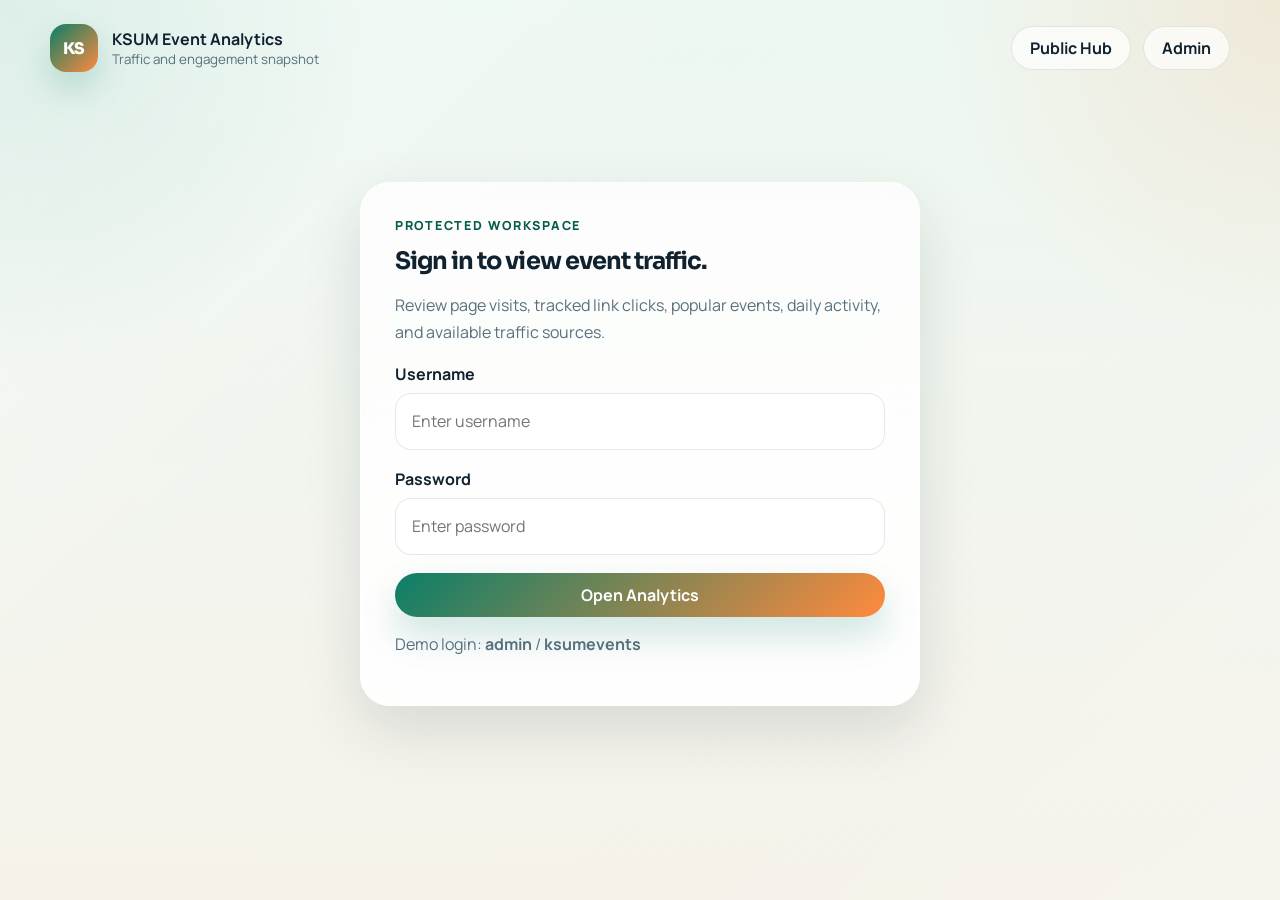
==== analytics.html @ c716f528 "Build KSUM LinkHub event platform" ====
<!doctype html>
<html lang="en">
  <head>
    <meta charset="utf-8">
    <meta name="viewport" content="width=device-width, initial-scale=1">
    <meta
      name="description"
      content="Analytics dashboard for Kerala Startup Mission event traffic."
    >
    <title>KSUM Event Analytics</title>
    <link rel="preconnect" href="https://fonts.googleapis.com">
    <link rel="preconnect" href="https://fonts.gstatic.com" crossorigin>
    <link
      href="https://fonts.googleapis.com/css2?family=Manrope:wght@400;500;600;700;800&family=Sora:wght@600;700;800&display=swap"
      rel="stylesheet"
    >
    <link rel="stylesheet" href="styles.css">
  </head>
  <body class="admin-body">
    <div class="site-bg" aria-hidden="true"></div>

    <main class="site-shell">
      <header class="site-topbar">
        <a class="brand" href="index.html">
          <span class="brand-badge">KS</span>
          <span>
            <strong>KSUM Event Analytics</strong>
            <small>Traffic and engagement snapshot</small>
          </span>
        </a>

        <nav class="site-nav" aria-label="Primary">
          <a href="index.html">Public Hub</a>
          <a href="dashboard.html">Admin</a>
        </nav>
      </header>

      <section class="login-shell" id="loginShell">
        <div class="login-card">
          <p class="eyebrow">Protected Workspace</p>
          <h1>Sign in to view event traffic.</h1>
          <p class="body-copy">
            Review page visits, tracked link clicks, popular events, daily activity, and available traffic sources.
          </p>

          <form id="loginForm" class="stack-form">
            <label class="field">
              <span>Username</span>
              <input type="text" name="username" autocomplete="username" placeholder="Enter username">
            </label>
            <label class="field">
              <span>Password</span>
              <input type="password" name="password" autocomplete="current-password" placeholder="Enter password">
            </label>
            <button type="submit" class="primary-button">Open Analytics</button>
          </form>

          <p class="helper-copy">Demo login: <strong>admin</strong> / <strong>ksumevents</strong></p>
          <p id="loginStatus" class="status-message" role="status" aria-live="polite"></p>
        </div>
      </section>

      <section id="analyticsApp" class="admin-app hidden">
        <div class="admin-hero">
          <div>
            <p class="eyebrow">Traffic Desk</p>
            <h1>How your event links are performing.</h1>
            <p class="body-copy">
              This dashboard tracks public hub visits and outbound event clicks saved in browser storage.
            </p>
          </div>

          <div class="button-row">
            <button type="button" class="ghost-button" id="exportAnalyticsButton">Export Click Log</button>
            <button type="button" class="ghost-button" id="logoutButton">Sign Out</button>
          </div>
        </div>

        <section class="metrics-grid" id="metricsGrid"></section>

        <section class="admin-grid analytics-grid">
          <article class="content-card">
            <div class="section-heading left">
              <div>
                <p class="eyebrow">Top Events</p>
                <h2>Click leaderboard</h2>
              </div>
            </div>
            <div id="topEvents" class="analytics-list"></div>
          </article>

          <article class="content-card">
            <div class="section-heading left">
              <div>
                <p class="eyebrow">Traffic Sources</p>
                <h2>Where visits came from</h2>
              </div>
            </div>
            <div id="sourceBreakdown" class="analytics-list"></div>
          </article>

          <article class="content-card">
            <div class="section-heading left">
              <div>
                <p class="eyebrow">Daily Activity</p>
                <h2>Last 7 days</h2>
              </div>
            </div>
            <div id="dailyTrend" class="analytics-list"></div>
          </article>

          <article class="content-card">
            <div class="section-heading left">
              <div>
                <p class="eyebrow">Recent Clicks</p>
                <h2>Latest engagement</h2>
              </div>
            </div>
            <div id="recentClicks" class="analytics-list"></div>
          </article>
        </section>
      </section>
    </main>

    <script src="analytics.js"></script>
  </body>
</html>
---- styles.css ----
:root {
  --ink: #10222f;
  --muted: #58707e;
  --paper: #eff5f2;
  --panel: rgba(255, 255, 255, 0.86);
  --panel-strong: rgba(255, 255, 255, 0.95);
  --line: rgba(16, 34, 47, 0.1);
  --line-strong: rgba(16, 34, 47, 0.16);
  --brand: #0a7f68;
  --brand-deep: #075d4c;
  --accent: #ff8a3d;
  --accent-soft: #ffe2cf;
  --sky: #dff3ff;
  --danger: #cf4c3c;
  --shadow: 0 24px 60px rgba(16, 34, 47, 0.12);
  --radius-xl: 30px;
  --radius-lg: 22px;
  --radius-md: 16px;
}

* {
  box-sizing: border-box;
}

html {
  scroll-behavior: smooth;
}

body {
  margin: 0;
  min-height: 100vh;
  color: var(--ink);
  font-family: "Manrope", system-ui, sans-serif;
  background:
    radial-gradient(circle at top left, rgba(10, 127, 104, 0.14), transparent 24%),
    radial-gradient(circle at top right, rgba(255, 138, 61, 0.14), transparent 22%),
    linear-gradient(180deg, #edf8f2 0%, #f6f2ea 100%);
}

button,
input,
select,
textarea {
  font: inherit;
}

button {
  cursor: pointer;
}

a {
  color: inherit;
  text-decoration: none;
}

img {
  max-width: 100%;
}

.hidden {
  display: none !important;
}

.sr-only {
  position: absolute;
  width: 1px;
  height: 1px;
  padding: 0;
  margin: -1px;
  overflow: hidden;
  clip: rect(0, 0, 0, 0);
  border: 0;
}

.site-bg {
  position: fixed;
  inset: 0;
  pointer-events: none;
  background:
    linear-gradient(135deg, rgba(255, 255, 255, 0.34), transparent 38%),
    linear-gradient(315deg, rgba(255, 255, 255, 0.18), transparent 34%);
}

.site-shell {
  position: relative;
  z-index: 1;
  width: min(1180px, calc(100% - 32px));
  margin: 0 auto;
  padding: 24px 0 72px;
}

.site-topbar,
.section-heading,
.button-row,
.event-footer,
.event-meta,
.admin-meta-row,
.preview-card-header,
.list-toolbar,
.analytics-row,
.hero-card,
.admin-hero {
  display: flex;
  gap: 16px;
}

.site-topbar,
.section-heading,
.event-footer,
.admin-hero,
.analytics-row {
  align-items: center;
  justify-content: space-between;
}

.brand {
  display: inline-flex;
  align-items: center;
  gap: 14px;
}

.brand-badge {
  display: grid;
  place-items: center;
  width: 48px;
  height: 48px;
  border-radius: 16px;
  background: linear-gradient(135deg, var(--brand), var(--accent));
  color: #fff;
  font-family: "Sora", sans-serif;
  font-weight: 800;
  box-shadow: 0 16px 32px rgba(10, 127, 104, 0.2);
}

.brand strong,
.brand small {
  display: block;
}

.brand small,
.body-copy,
.helper-copy,
.meta-copy,
.meta-stack,
.status-message,
.hero-list,
.analytics-row span {
  color: var(--muted);
}

.site-nav {
  display: flex;
  flex-wrap: wrap;
  gap: 12px;
}

.site-nav a,
.tag-chip,
.ghost-button,
.danger-button,
.search-field input,
.field input,
.field select,
.field textarea {
  border: 1px solid var(--line);
}

.site-nav a,
.tag-chip,
.ghost-button,
.danger-button,
.primary-button {
  display: inline-flex;
  align-items: center;
  justify-content: center;
  min-height: 44px;
  padding: 10px 18px;
  border-radius: 999px;
  font-weight: 700;
  transition: transform 180ms ease, box-shadow 180ms ease, border-color 180ms ease, background 180ms ease;
}

.site-nav a,
.tag-chip,
.ghost-button {
  background: rgba(255, 255, 255, 0.68);
}

.primary-button {
  border: 0;
  background: linear-gradient(135deg, var(--brand), var(--accent));
  color: #fff;
  box-shadow: 0 18px 36px rgba(10, 127, 104, 0.2);
}

.danger-button {
  background: rgba(207, 76, 60, 0.08);
  color: var(--danger);
}

.site-nav a:hover,
.tag-chip:hover,
.ghost-button:hover,
.danger-button:hover,
.primary-button:hover {
  transform: translateY(-2px);
}

.hero-card,
.content-card,
.login-card,
.metric-card,
.event-card,
.preview-card,
.admin-card,
.empty-card {
  border: 1px solid rgba(255, 255, 255, 0.46);
  border-radius: var(--radius-xl);
  background: linear-gradient(180deg, rgba(255, 255, 255, 0.76), rgba(255, 255, 255, 0.93));
  box-shadow: var(--shadow);
  backdrop-filter: blur(18px);
}

.hero-card {
  align-items: stretch;
  margin-top: 24px;
  padding: clamp(26px, 4vw, 42px);
}

.hero-copy,
.hero-panel {
  flex: 1 1 0;
}

.hero-copy h1,
.section-heading h2,
.login-card h1,
.admin-hero h1,
.preview-card h3,
.empty-card h3,
.event-content h3,
.admin-copy h3 {
  margin: 0;
  font-family: "Sora", sans-serif;
  letter-spacing: -0.04em;
}

.hero-copy h1 {
  font-size: clamp(2.6rem, 5vw, 4.9rem);
  line-height: 0.98;
  max-width: 11ch;
}

.hero-text,
.body-copy,
.hero-list,
.field textarea,
.field input,
.field select {
  line-height: 1.7;
}

.eyebrow {
  margin: 0 0 12px;
  color: var(--brand-deep);
  font-size: 0.78rem;
  font-weight: 800;
  letter-spacing: 0.14em;
  text-transform: uppercase;
}

.hero-metrics,
.metrics-grid {
  display: grid;
  gap: 16px;
}

.hero-metrics {
  grid-template-columns: repeat(3, minmax(0, 1fr));
  margin-top: 28px;
}

.hero-metrics article,
.metric-card,
.hero-panel,
.analytics-row,
.creative-preview,
.creative-empty {
  padding: 18px;
  border: 1px solid var(--line);
  border-radius: var(--radius-lg);
  background: rgba(255, 255, 255, 0.64);
}

.hero-metrics strong,
.metric-card strong {
  display: block;
  font-size: 1.9rem;
  font-family: "Sora", sans-serif;
}

.hero-list {
  margin: 0;
  padding-left: 18px;
}

.content-card,
.login-card {
  margin-top: 24px;
  padding: clamp(22px, 3vw, 34px);
}

.section-heading.left {
  justify-content: flex-start;
}

.section-heading h2 {
  font-size: clamp(1.9rem, 4vw, 3rem);
}

.search-field input,
.field input,
.field select,
.field textarea {
  width: 100%;
  border-radius: 16px;
  background: rgba(255, 255, 255, 0.86);
  padding: 14px 16px;
  color: var(--ink);
}

.search-field input {
  min-width: min(320px, 100%);
}

.field {
  display: grid;
  gap: 8px;
}

.field span {
  font-weight: 700;
}

.stack-form,
.admin-list,
.analytics-list {
  display: grid;
  gap: 18px;
}

.form-grid {
  display: grid;
  gap: 18px;
}

.form-grid.two-col,
.admin-grid,
.event-grid {
  grid-template-columns: repeat(2, minmax(0, 1fr));
}

.admin-grid,
.metrics-grid {
  margin-top: 24px;
}

.metrics-grid {
  grid-template-columns: repeat(3, minmax(0, 1fr));
}

.analytics-grid {
  align-items: start;
}

.tag-row {
  display: flex;
  flex-wrap: wrap;
  gap: 10px;
  margin: 22px 0 0;
}

.tag-chip.is-active {
  background: linear-gradient(135deg, rgba(10, 127, 104, 0.14), rgba(255, 138, 61, 0.18));
  border-color: rgba(10, 127, 104, 0.24);
}

.event-grid {
  display: grid;
  gap: 20px;
  margin-top: 22px;
}

.event-card,
.admin-card {
  overflow: hidden;
}

.event-visual {
  aspect-ratio: 16 / 9;
  background: linear-gradient(135deg, rgba(10, 127, 104, 0.18), rgba(255, 138, 61, 0.22));
}

.event-image,
.creative-image,
.admin-thumb-image {
  display: block;
  width: 100%;
  height: 100%;
  object-fit: cover;
}

.event-image-fallback,
.admin-thumb-fallback,
.creative-empty {
  display: grid;
  place-items: center;
  min-height: 100%;
  color: var(--brand-deep);
  font-family: "Sora", sans-serif;
  font-size: 2rem;
  font-weight: 800;
}

.event-content,
.admin-card-main {
  display: grid;
  gap: 16px;
  padding: 20px;
}

.meta-pill {
  display: inline-flex;
  align-items: center;
  min-height: 32px;
  padding: 6px 12px;
  border-radius: 999px;
  background: var(--accent-soft);
  color: #a54e12;
  font-size: 0.82rem;
  font-weight: 800;
  text-transform: capitalize;
}

.meta-stack {
  display: grid;
  gap: 6px;
  font-size: 0.95rem;
}

.event-footer {
  gap: 12px;
  align-items: flex-end;
}

.event-link-button {
  min-width: 156px;
}

.login-shell {
  display: grid;
  place-items: center;
  min-height: calc(100vh - 180px);
}

.login-card {
  width: min(560px, 100%);
}

.status-message.is-error {
  color: var(--danger);
}

.admin-app {
  margin-top: 24px;
}

.admin-hero {
  margin-bottom: 24px;
}

.admin-thumb {
  width: 124px;
  min-width: 124px;
  height: 88px;
  overflow: hidden;
  border-radius: 18px;
  background: linear-gradient(135deg, rgba(10, 127, 104, 0.16), rgba(255, 138, 61, 0.18));
}

.admin-card-main {
  grid-template-columns: 124px minmax(0, 1fr);
}

.analytics-row {
  align-items: center;
}

.analytics-row strong {
  display: block;
}

.analytics-row span {
  display: block;
  margin-top: 4px;
}

.preview-card {
  padding: 18px;
}

.creative-preview {
  min-height: 260px;
  overflow: hidden;
}

.creative-empty {
  gap: 10px;
  text-align: center;
  font-size: 1rem;
}

.empty-card {
  padding: 30px;
  text-align: center;
}

@media (max-width: 960px) {
  .hero-card,
  .admin-hero,
  .site-topbar,
  .section-heading,
  .event-footer {
    flex-direction: column;
    align-items: flex-start;
  }

  .form-grid.two-col,
  .admin-grid,
  .event-grid,
  .metrics-grid {
    grid-template-columns: 1fr;
  }

  .search-field input {
    min-width: 100%;
  }
}

@media (max-width: 640px) {
  .site-shell {
    width: min(100% - 20px, 1180px);
  }

  .hero-metrics {
    grid-template-columns: 1fr;
  }

  .admin-card-main {
    grid-template-columns: 1fr;
  }

  .admin-thumb {
    width: 100%;
    height: 180px;
  }
}
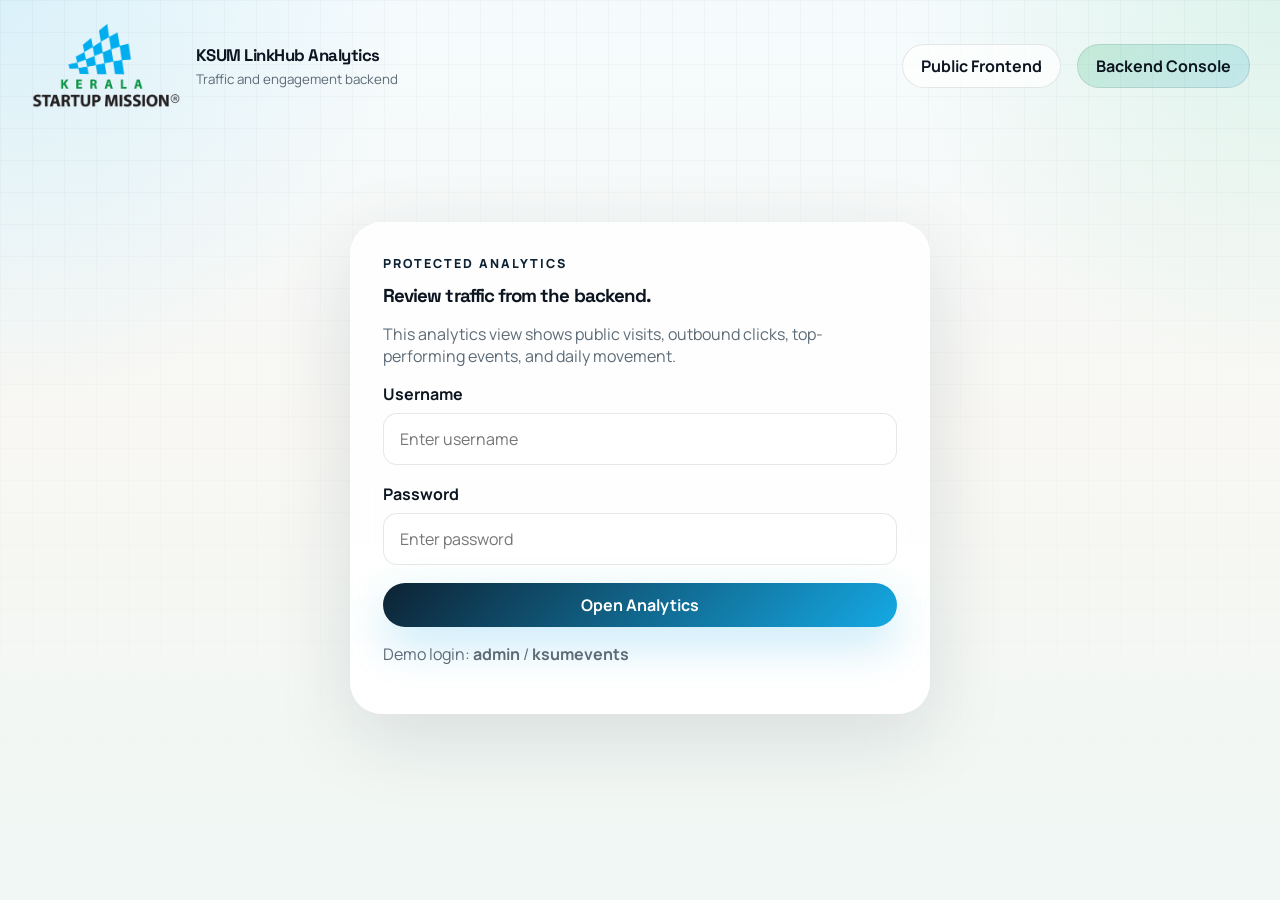
==== commit e00fd84b: "Redesign KSUM LinkHub frontend and backend" ====
--- a/analytics.html
+++ b/analytics.html
@@ -5,45 +5,45 @@
     <meta name="viewport" content="width=device-width, initial-scale=1">
     <meta
       name="description"
-      content="Analytics dashboard for Kerala Startup Mission event traffic."
+      content="Backend analytics console for Kerala Startup Mission event traffic."
     >
-    <title>KSUM Event Analytics</title>
+    <title>KSUM LinkHub Analytics</title>
     <link rel="preconnect" href="https://fonts.googleapis.com">
     <link rel="preconnect" href="https://fonts.gstatic.com" crossorigin>
     <link
-      href="https://fonts.googleapis.com/css2?family=Manrope:wght@400;500;600;700;800&family=Sora:wght@600;700;800&display=swap"
+      href="https://fonts.googleapis.com/css2?family=Manrope:wght@400;500;600;700;800&family=Space+Grotesk:wght@500;700&display=swap"
       rel="stylesheet"
     >
     <link rel="stylesheet" href="styles.css">
   </head>
-  <body class="admin-body">
-    <div class="site-bg" aria-hidden="true"></div>
+  <body class="backend-body">
+    <div class="backdrop-grid" aria-hidden="true"></div>
 
-    <main class="site-shell">
-      <header class="site-topbar">
-        <a class="brand" href="index.html">
-          <span class="brand-badge">KS</span>
-          <span>
-            <strong>KSUM Event Analytics</strong>
-            <small>Traffic and engagement snapshot</small>
+    <main class="shell">
+      <header class="masthead">
+        <a class="brand-lockup" href="index.html" aria-label="Kerala Startup Mission">
+          <img src="assets/ksum-logo.png" alt="Kerala Startup Mission logo" class="brand-logo">
+          <span class="brand-copy">
+            <strong>KSUM LinkHub Analytics</strong>
+            <small>Traffic and engagement backend</small>
           </span>
         </a>
 
-        <nav class="site-nav" aria-label="Primary">
-          <a href="index.html">Public Hub</a>
-          <a href="dashboard.html">Admin</a>
+        <nav class="top-actions" aria-label="Primary">
+          <a class="text-link" href="index.html">Public Frontend</a>
+          <a class="pill-link" href="dashboard.html">Backend Console</a>
         </nav>
       </header>
 
-      <section class="login-shell" id="loginShell">
-        <div class="login-card">
-          <p class="eyebrow">Protected Workspace</p>
-          <h1>Sign in to view event traffic.</h1>
+      <section class="login-panel" id="loginShell">
+        <article class="login-card">
+          <p class="kicker">Protected Analytics</p>
+          <h1>Review traffic from the backend.</h1>
           <p class="body-copy">
-            Review page visits, tracked link clicks, popular events, daily activity, and available traffic sources.
+            This analytics view shows public visits, outbound clicks, top-performing events, and daily movement.
           </p>
 
-          <form id="loginForm" class="stack-form">
+          <form id="loginForm" class="form-stack">
             <label class="field">
               <span>Username</span>
               <input type="text" name="username" autocomplete="username" placeholder="Enter username">
@@ -57,63 +57,63 @@
 
           <p class="helper-copy">Demo login: <strong>admin</strong> / <strong>ksumevents</strong></p>
           <p id="loginStatus" class="status-message" role="status" aria-live="polite"></p>
-        </div>
+        </article>
       </section>
 
-      <section id="analyticsApp" class="admin-app hidden">
-        <div class="admin-hero">
+      <section id="analyticsApp" class="backend-app hidden">
+        <div class="workspace-banner">
           <div>
-            <p class="eyebrow">Traffic Desk</p>
-            <h1>How your event links are performing.</h1>
+            <p class="kicker">Analytics Backend</p>
+            <h1>See what the public frontend is driving.</h1>
             <p class="body-copy">
-              This dashboard tracks public hub visits and outbound event clicks saved in browser storage.
+              Track performance by event, traffic source, daily trend, and recent click activity.
             </p>
           </div>
 
-          <div class="button-row">
-            <button type="button" class="ghost-button" id="exportAnalyticsButton">Export Click Log</button>
-            <button type="button" class="ghost-button" id="logoutButton">Sign Out</button>
+          <div class="workspace-actions">
+            <button type="button" class="secondary-button" id="exportAnalyticsButton">Export Click Log</button>
+            <button type="button" class="secondary-button" id="logoutButton">Sign Out</button>
           </div>
         </div>
 
-        <section class="metrics-grid" id="metricsGrid"></section>
+        <section class="backend-metrics" id="metricsGrid"></section>
 
-        <section class="admin-grid analytics-grid">
-          <article class="content-card">
-            <div class="section-heading left">
+        <section class="analytics-grid-two">
+          <article class="backend-panel">
+            <div class="panel-head">
               <div>
-                <p class="eyebrow">Top Events</p>
-                <h2>Click leaderboard</h2>
+                <p class="kicker">Performance</p>
+                <h2>Top events</h2>
               </div>
             </div>
             <div id="topEvents" class="analytics-list"></div>
           </article>
 
-          <article class="content-card">
-            <div class="section-heading left">
+          <article class="backend-panel">
+            <div class="panel-head">
               <div>
-                <p class="eyebrow">Traffic Sources</p>
-                <h2>Where visits came from</h2>
+                <p class="kicker">Acquisition</p>
+                <h2>Traffic sources</h2>
               </div>
             </div>
             <div id="sourceBreakdown" class="analytics-list"></div>
           </article>
 
-          <article class="content-card">
-            <div class="section-heading left">
+          <article class="backend-panel">
+            <div class="panel-head">
               <div>
-                <p class="eyebrow">Daily Activity</p>
+                <p class="kicker">Momentum</p>
                 <h2>Last 7 days</h2>
               </div>
             </div>
             <div id="dailyTrend" class="analytics-list"></div>
           </article>
 
-          <article class="content-card">
-            <div class="section-heading left">
+          <article class="backend-panel">
+            <div class="panel-head">
               <div>
-                <p class="eyebrow">Recent Clicks</p>
-                <h2>Latest engagement</h2>
+                <p class="kicker">Latest Activity</p>
+                <h2>Recent clicks</h2>
               </div>
             </div>
             <div id="recentClicks" class="analytics-list"></div>
--- a/styles.css
+++ b/styles.css
@@ -1,21 +1,22 @@
 :root {
-  --ink: #10222f;
-  --muted: #58707e;
-  --paper: #eff5f2;
-  --panel: rgba(255, 255, 255, 0.86);
-  --panel-strong: rgba(255, 255, 255, 0.95);
-  --line: rgba(16, 34, 47, 0.1);
-  --line-strong: rgba(16, 34, 47, 0.16);
-  --brand: #0a7f68;
-  --brand-deep: #075d4c;
-  --accent: #ff8a3d;
-  --accent-soft: #ffe2cf;
-  --sky: #dff3ff;
-  --danger: #cf4c3c;
-  --shadow: 0 24px 60px rgba(16, 34, 47, 0.12);
-  --radius-xl: 30px;
-  --radius-lg: 22px;
-  --radius-md: 16px;
+  --ink: #0c1520;
+  --muted: #5d6b77;
+  --line: rgba(12, 21, 32, 0.1);
+  --line-strong: rgba(12, 21, 32, 0.16);
+  --panel: rgba(255, 255, 255, 0.82);
+  --panel-strong: rgba(255, 255, 255, 0.94);
+  --glow: 0 24px 80px rgba(20, 44, 68, 0.12);
+  --radius-xl: 32px;
+  --radius-lg: 24px;
+  --radius-md: 18px;
+  --radius-sm: 14px;
+  --ksum-blue: #15a9e4;
+  --ksum-green: #14b157;
+  --midnight: #0d2233;
+  --sand: #f4f5f1;
+  --mist: #eef8fb;
+  --amber: #ffb44d;
+  --danger: #cb4e46;
 }
 
 * {
@@ -32,9 +33,9 @@
   color: var(--ink);
   font-family: "Manrope", system-ui, sans-serif;
   background:
-    radial-gradient(circle at top left, rgba(10, 127, 104, 0.14), transparent 24%),
-    radial-gradient(circle at top right, rgba(255, 138, 61, 0.14), transparent 22%),
-    linear-gradient(180deg, #edf8f2 0%, #f6f2ea 100%);
+    radial-gradient(circle at top left, rgba(21, 169, 228, 0.12), transparent 26%),
+    radial-gradient(circle at top right, rgba(20, 177, 87, 0.1), transparent 24%),
+    linear-gradient(180deg, #f5fbfd 0%, #f8f7f3 48%, #f0f7f4 100%);
 }
 
 button,
@@ -65,111 +66,102 @@
   position: absolute;
   width: 1px;
   height: 1px;
-  padding: 0;
   margin: -1px;
   overflow: hidden;
   clip: rect(0, 0, 0, 0);
-  border: 0;
-}
-
-.site-bg {
+}
+
+.backdrop-grid {
   position: fixed;
   inset: 0;
   pointer-events: none;
-  background:
-    linear-gradient(135deg, rgba(255, 255, 255, 0.34), transparent 38%),
-    linear-gradient(315deg, rgba(255, 255, 255, 0.18), transparent 34%);
-}
-
-.site-shell {
+  background-image:
+    linear-gradient(rgba(12, 21, 32, 0.03) 1px, transparent 1px),
+    linear-gradient(90deg, rgba(12, 21, 32, 0.03) 1px, transparent 1px);
+  background-size: 32px 32px;
+  mask-image: linear-gradient(180deg, rgba(0, 0, 0, 0.9), transparent 92%);
+}
+
+.shell {
   position: relative;
   z-index: 1;
-  width: min(1180px, calc(100% - 32px));
+  width: min(1220px, calc(100% - 32px));
   margin: 0 auto;
   padding: 24px 0 72px;
 }
 
-.site-topbar,
-.section-heading,
-.button-row,
-.event-footer,
-.event-meta,
-.admin-meta-row,
-.preview-card-header,
-.list-toolbar,
-.analytics-row,
-.hero-card,
-.admin-hero {
+.masthead,
+.top-actions,
+.hero-stage,
+.control-strip,
+.panel-head,
+.workspace-banner,
+.workspace-actions,
+.event-meta-row,
+.event-cta-row,
+.inventory-actions,
+.analytic-row,
+.stat-line {
   display: flex;
   gap: 16px;
 }
 
-.site-topbar,
-.section-heading,
-.event-footer,
-.admin-hero,
-.analytics-row {
+.masthead,
+.control-strip,
+.panel-head,
+.workspace-banner,
+.event-cta-row,
+.analytic-row,
+.stat-line {
   align-items: center;
   justify-content: space-between;
 }
 
-.brand {
+.brand-lockup {
   display: inline-flex;
   align-items: center;
-  gap: 14px;
-}
-
-.brand-badge {
-  display: grid;
-  place-items: center;
-  width: 48px;
-  height: 48px;
-  border-radius: 16px;
-  background: linear-gradient(135deg, var(--brand), var(--accent));
-  color: #fff;
-  font-family: "Sora", sans-serif;
-  font-weight: 800;
-  box-shadow: 0 16px 32px rgba(10, 127, 104, 0.2);
-}
-
-.brand strong,
-.brand small {
-  display: block;
-}
-
-.brand small,
+  gap: 16px;
+}
+
+.brand-logo {
+  width: 150px;
+  height: auto;
+  object-fit: contain;
+}
+
+.brand-copy {
+  display: grid;
+  gap: 4px;
+}
+
+.brand-copy strong {
+  font-family: "Space Grotesk", sans-serif;
+  font-size: 1.05rem;
+  letter-spacing: -0.03em;
+}
+
+.brand-copy small,
 .body-copy,
 .helper-copy,
-.meta-copy,
-.meta-stack,
 .status-message,
-.hero-list,
-.analytics-row span {
+.signal-list,
+.meta-note,
+.analytics-list span,
+.inventory-copy p {
   color: var(--muted);
 }
 
-.site-nav {
-  display: flex;
+.top-actions {
+  align-items: center;
   flex-wrap: wrap;
-  gap: 12px;
-}
-
-.site-nav a,
-.tag-chip,
-.ghost-button,
-.danger-button,
-.search-field input,
-.field input,
-.field select,
-.field textarea {
-  border: 1px solid var(--line);
-}
-
-.site-nav a,
-.tag-chip,
-.ghost-button,
-.danger-button,
-.primary-button {
+}
+
+.text-link,
+.pill-link,
+.primary-button,
+.secondary-button,
+.filter-chip,
+.inventory-actions button {
   display: inline-flex;
   align-items: center;
   justify-content: center;
@@ -177,160 +169,208 @@
   padding: 10px 18px;
   border-radius: 999px;
   font-weight: 700;
-  transition: transform 180ms ease, box-shadow 180ms ease, border-color 180ms ease, background 180ms ease;
-}
-
-.site-nav a,
-.tag-chip,
-.ghost-button {
-  background: rgba(255, 255, 255, 0.68);
+  border: 1px solid var(--line);
+  transition: transform 180ms ease, box-shadow 180ms ease, background 180ms ease, border-color 180ms ease;
+}
+
+.text-link,
+.pill-link,
+.secondary-button,
+.filter-chip,
+.inventory-actions button {
+  background: rgba(255, 255, 255, 0.72);
 }
 
 .primary-button {
+  color: #fff;
   border: 0;
-  background: linear-gradient(135deg, var(--brand), var(--accent));
-  color: #fff;
-  box-shadow: 0 18px 36px rgba(10, 127, 104, 0.2);
-}
-
-.danger-button {
-  background: rgba(207, 76, 60, 0.08);
-  color: var(--danger);
-}
-
-.site-nav a:hover,
-.tag-chip:hover,
-.ghost-button:hover,
-.danger-button:hover,
-.primary-button:hover {
+  background: linear-gradient(135deg, var(--midnight), var(--ksum-blue));
+  box-shadow: 0 18px 44px rgba(21, 169, 228, 0.24);
+}
+
+.pill-link {
+  background: linear-gradient(135deg, rgba(20, 177, 87, 0.18), rgba(21, 169, 228, 0.16));
+}
+
+.secondary-button {
+  color: var(--midnight);
+}
+
+.text-link:hover,
+.pill-link:hover,
+.primary-button:hover,
+.secondary-button:hover,
+.filter-chip:hover,
+.inventory-actions button:hover {
   transform: translateY(-2px);
 }
 
-.hero-card,
-.content-card,
+.hero-stage,
+.backend-panel,
 .login-card,
-.metric-card,
-.event-card,
-.preview-card,
-.admin-card,
-.empty-card {
-  border: 1px solid rgba(255, 255, 255, 0.46);
+.workspace-banner,
+.control-strip,
+.event-tile,
+.stat-chip,
+.aside-card,
+.metric-block,
+.preview-panel {
+  border: 1px solid rgba(255, 255, 255, 0.55);
   border-radius: var(--radius-xl);
-  background: linear-gradient(180deg, rgba(255, 255, 255, 0.76), rgba(255, 255, 255, 0.93));
-  box-shadow: var(--shadow);
+  background: linear-gradient(180deg, rgba(255, 255, 255, 0.8), rgba(255, 255, 255, 0.94));
+  box-shadow: var(--glow);
   backdrop-filter: blur(18px);
 }
 
-.hero-card {
+.hero-stage {
   align-items: stretch;
   margin-top: 24px;
-  padding: clamp(26px, 4vw, 42px);
-}
-
-.hero-copy,
-.hero-panel {
+  padding: clamp(28px, 4vw, 42px);
+  background:
+    radial-gradient(circle at 90% 12%, rgba(21, 169, 228, 0.14), transparent 24%),
+    radial-gradient(circle at 12% 100%, rgba(20, 177, 87, 0.12), transparent 26%),
+    linear-gradient(180deg, rgba(255, 255, 255, 0.84), rgba(255, 255, 255, 0.95));
+}
+
+.hero-column,
+.hero-aside {
   flex: 1 1 0;
 }
 
-.hero-copy h1,
-.section-heading h2,
+.hero-column {
+  max-width: 720px;
+}
+
+.hero-column h1,
+.workspace-banner h1,
 .login-card h1,
-.admin-hero h1,
-.preview-card h3,
-.empty-card h3,
-.event-content h3,
-.admin-copy h3 {
+.control-strip h2,
+.panel-head h2,
+.preview-panel h3,
+.event-copy h3,
+.inventory-copy h3 {
   margin: 0;
-  font-family: "Sora", sans-serif;
-  letter-spacing: -0.04em;
-}
-
-.hero-copy h1 {
-  font-size: clamp(2.6rem, 5vw, 4.9rem);
-  line-height: 0.98;
+  font-family: "Space Grotesk", sans-serif;
+  letter-spacing: -0.05em;
+}
+
+.hero-column h1 {
+  font-size: clamp(2.8rem, 6vw, 5.4rem);
+  line-height: 0.94;
   max-width: 11ch;
 }
 
-.hero-text,
-.body-copy,
-.hero-list,
-.field textarea,
-.field input,
-.field select {
-  line-height: 1.7;
-}
-
-.eyebrow {
+.hero-copy {
+  max-width: 60ch;
+  margin: 18px 0 0;
+  color: var(--muted);
+  line-height: 1.8;
+  font-size: 1.06rem;
+}
+
+.kicker {
   margin: 0 0 12px;
-  color: var(--brand-deep);
+  color: var(--midnight);
   font-size: 0.78rem;
   font-weight: 800;
-  letter-spacing: 0.14em;
+  letter-spacing: 0.16em;
   text-transform: uppercase;
 }
 
-.hero-metrics,
-.metrics-grid {
+.hero-stats,
+.backend-metrics {
   display: grid;
   gap: 16px;
 }
 
-.hero-metrics {
+.hero-stats {
   grid-template-columns: repeat(3, minmax(0, 1fr));
   margin-top: 28px;
 }
 
-.hero-metrics article,
-.metric-card,
-.hero-panel,
-.analytics-row,
-.creative-preview,
-.creative-empty {
+.stat-chip,
+.aside-card,
+.metric-block,
+.preview-surface,
+.analytic-row {
   padding: 18px;
   border: 1px solid var(--line);
   border-radius: var(--radius-lg);
-  background: rgba(255, 255, 255, 0.64);
-}
-
-.hero-metrics strong,
-.metric-card strong {
+  background: rgba(255, 255, 255, 0.72);
+}
+
+.stat-chip strong,
+.metric-block strong {
   display: block;
-  font-size: 1.9rem;
-  font-family: "Sora", sans-serif;
-}
-
-.hero-list {
+  font-family: "Space Grotesk", sans-serif;
+  font-size: 2rem;
+}
+
+.hero-aside {
+  display: grid;
+  gap: 16px;
+  align-content: start;
+}
+
+.signal-list {
   margin: 0;
   padding-left: 18px;
-}
-
-.content-card,
-.login-card {
-  margin-top: 24px;
-  padding: clamp(22px, 3vw, 34px);
-}
-
-.section-heading.left {
-  justify-content: flex-start;
-}
-
-.section-heading h2 {
-  font-size: clamp(1.9rem, 4vw, 3rem);
-}
-
-.search-field input,
+  line-height: 1.75;
+}
+
+.accent-card {
+  background: linear-gradient(135deg, rgba(13, 34, 51, 0.96), rgba(21, 169, 228, 0.92));
+  color: #f7fbff;
+}
+
+.accent-card p {
+  margin: 10px 0 0;
+  color: rgba(247, 251, 255, 0.82);
+  line-height: 1.7;
+}
+
+.accent-label {
+  display: inline-flex;
+  align-items: center;
+  min-height: 32px;
+  padding: 6px 12px;
+  border-radius: 999px;
+  background: rgba(255, 255, 255, 0.14);
+  font-size: 0.8rem;
+  font-weight: 800;
+  letter-spacing: 0.06em;
+  text-transform: uppercase;
+}
+
+.control-strip,
+.workspace-banner {
+  margin-top: 26px;
+  padding: 24px 28px;
+}
+
+.control-strip h2,
+.panel-head h2 {
+  font-size: clamp(1.8rem, 4vw, 2.8rem);
+}
+
+.search-wrap {
+  width: min(360px, 100%);
+}
+
+.search-wrap.full-width {
+  width: 100%;
+}
+
+.search-wrap input,
 .field input,
 .field select,
 .field textarea {
   width: 100%;
-  border-radius: 16px;
-  background: rgba(255, 255, 255, 0.86);
   padding: 14px 16px;
+  border-radius: var(--radius-sm);
+  border: 1px solid var(--line);
+  background: rgba(255, 255, 255, 0.84);
   color: var(--ink);
-}
-
-.search-field input {
-  min-width: min(320px, 100%);
 }
 
 .field {
@@ -342,68 +382,54 @@
   font-weight: 700;
 }
 
-.stack-form,
-.admin-list,
-.analytics-list {
-  display: grid;
-  gap: 18px;
-}
-
-.form-grid {
-  display: grid;
-  gap: 18px;
-}
-
-.form-grid.two-col,
-.admin-grid,
-.event-grid {
-  grid-template-columns: repeat(2, minmax(0, 1fr));
-}
-
-.admin-grid,
-.metrics-grid {
-  margin-top: 24px;
-}
-
-.metrics-grid {
-  grid-template-columns: repeat(3, minmax(0, 1fr));
-}
-
-.analytics-grid {
-  align-items: start;
-}
-
-.tag-row {
+.field textarea {
+  min-height: 120px;
+  resize: vertical;
+}
+
+.filter-row {
   display: flex;
   flex-wrap: wrap;
   gap: 10px;
-  margin: 22px 0 0;
-}
-
-.tag-chip.is-active {
-  background: linear-gradient(135deg, rgba(10, 127, 104, 0.14), rgba(255, 138, 61, 0.18));
-  border-color: rgba(10, 127, 104, 0.24);
-}
-
-.event-grid {
-  display: grid;
-  gap: 20px;
-  margin-top: 22px;
-}
-
-.event-card,
-.admin-card {
+  margin-top: 18px;
+}
+
+.filter-chip.is-active {
+  background: linear-gradient(135deg, rgba(21, 169, 228, 0.18), rgba(20, 177, 87, 0.16));
+  border-color: rgba(21, 169, 228, 0.28);
+}
+
+.event-gallery {
+  display: grid;
+  grid-template-columns: repeat(2, minmax(0, 1fr));
+  gap: 22px;
+  margin-top: 20px;
+}
+
+.event-tile {
   overflow: hidden;
 }
 
 .event-visual {
+  position: relative;
   aspect-ratio: 16 / 9;
-  background: linear-gradient(135deg, rgba(10, 127, 104, 0.18), rgba(255, 138, 61, 0.22));
+  overflow: hidden;
+  background:
+    linear-gradient(135deg, rgba(21, 169, 228, 0.18), rgba(20, 177, 87, 0.14)),
+    linear-gradient(180deg, rgba(13, 34, 51, 0.08), rgba(13, 34, 51, 0.02));
+}
+
+.event-visual::after {
+  content: "";
+  position: absolute;
+  inset: auto 0 0;
+  height: 120px;
+  background: linear-gradient(180deg, transparent, rgba(12, 21, 32, 0.18));
 }
 
 .event-image,
-.creative-image,
-.admin-thumb-image {
+.preview-image,
+.inventory-image {
   display: block;
   width: 100%;
   height: 100%;
@@ -411,157 +437,248 @@
 }
 
 .event-image-fallback,
-.admin-thumb-fallback,
-.creative-empty {
+.inventory-fallback,
+.preview-empty {
   display: grid;
   place-items: center;
   min-height: 100%;
-  color: var(--brand-deep);
-  font-family: "Sora", sans-serif;
+  color: var(--midnight);
+  font-family: "Space Grotesk", sans-serif;
   font-size: 2rem;
-  font-weight: 800;
-}
-
-.event-content,
-.admin-card-main {
+  font-weight: 700;
+}
+
+.event-copy,
+.inventory-card-main {
   display: grid;
   gap: 16px;
-  padding: 20px;
-}
-
-.meta-pill {
+  padding: 22px;
+}
+
+.event-meta-row,
+.inventory-meta {
+  flex-wrap: wrap;
+  align-items: center;
+}
+
+.tag-pill,
+.status-pill {
   display: inline-flex;
   align-items: center;
   min-height: 32px;
   padding: 6px 12px;
   border-radius: 999px;
-  background: var(--accent-soft);
-  color: #a54e12;
   font-size: 0.82rem;
   font-weight: 800;
+}
+
+.tag-pill {
+  background: rgba(255, 180, 77, 0.18);
+  color: #9c6116;
+}
+
+.status-pill {
+  background: rgba(21, 169, 228, 0.12);
+  color: #0b6a8d;
   text-transform: capitalize;
 }
 
-.meta-stack {
+.event-copy p,
+.inventory-copy p {
+  margin: 0;
+  line-height: 1.8;
+}
+
+.meta-note {
+  font-size: 0.95rem;
+}
+
+.event-cta-row {
+  align-items: flex-end;
+}
+
+.detail-stack {
   display: grid;
   gap: 6px;
-  font-size: 0.95rem;
-}
-
-.event-footer {
-  gap: 12px;
-  align-items: flex-end;
 }
 
 .event-link-button {
-  min-width: 156px;
-}
-
-.login-shell {
+  min-width: 160px;
+}
+
+.login-panel {
   display: grid;
   place-items: center;
   min-height: calc(100vh - 180px);
 }
 
 .login-card {
-  width: min(560px, 100%);
-}
-
-.status-message.is-error {
-  color: var(--danger);
-}
-
-.admin-app {
+  width: min(580px, 100%);
+  padding: 32px;
+}
+
+.form-stack,
+.analytics-list,
+.inventory-list {
+  display: grid;
+  gap: 18px;
+}
+
+.backend-app {
   margin-top: 24px;
 }
 
-.admin-hero {
-  margin-bottom: 24px;
-}
-
-.admin-thumb {
-  width: 124px;
-  min-width: 124px;
-  height: 88px;
+.workspace-banner {
+  background:
+    radial-gradient(circle at 95% 20%, rgba(21, 169, 228, 0.18), transparent 24%),
+    linear-gradient(180deg, rgba(255, 255, 255, 0.84), rgba(255, 255, 255, 0.95));
+}
+
+.backend-metrics {
+  grid-template-columns: repeat(4, minmax(0, 1fr));
+  margin-top: 22px;
+}
+
+.backend-grid,
+.analytics-grid-two {
+  display: grid;
+  grid-template-columns: 1.08fr 0.92fr;
+  gap: 22px;
+  margin-top: 22px;
+}
+
+.analytics-grid-two {
+  grid-template-columns: repeat(2, minmax(0, 1fr));
+}
+
+.backend-panel,
+.preview-panel {
+  padding: 24px;
+}
+
+.field-grid {
+  display: grid;
+  gap: 18px;
+}
+
+.field-grid.two-col {
+  grid-template-columns: repeat(2, minmax(0, 1fr));
+}
+
+.preview-surface {
+  min-height: 280px;
   overflow: hidden;
-  border-radius: 18px;
-  background: linear-gradient(135deg, rgba(10, 127, 104, 0.16), rgba(255, 138, 61, 0.18));
-}
-
-.admin-card-main {
-  grid-template-columns: 124px minmax(0, 1fr);
-}
-
-.analytics-row {
-  align-items: center;
-}
-
-.analytics-row strong {
-  display: block;
-}
-
-.analytics-row span {
-  display: block;
-  margin-top: 4px;
-}
-
-.preview-card {
-  padding: 18px;
-}
-
-.creative-preview {
-  min-height: 260px;
-  overflow: hidden;
-}
-
-.creative-empty {
+}
+
+.preview-empty {
   gap: 10px;
   text-align: center;
   font-size: 1rem;
 }
 
-.empty-card {
-  padding: 30px;
+.inventory-card {
+  border: 1px solid var(--line);
+  border-radius: var(--radius-lg);
+  background: rgba(255, 255, 255, 0.72);
+  overflow: hidden;
+}
+
+.inventory-card-main {
+  grid-template-columns: 128px minmax(0, 1fr);
+}
+
+.inventory-thumb {
+  width: 128px;
+  min-width: 128px;
+  height: 96px;
+  overflow: hidden;
+  border-radius: 18px;
+  background: linear-gradient(135deg, rgba(21, 169, 228, 0.18), rgba(20, 177, 87, 0.14));
+}
+
+.inventory-actions {
+  flex-wrap: wrap;
+  padding: 0 22px 22px;
+}
+
+.inventory-actions .danger-action {
+  color: var(--danger);
+  background: rgba(203, 78, 70, 0.08);
+}
+
+.analytic-row {
+  align-items: center;
+}
+
+.analytic-row strong {
+  display: block;
+}
+
+.analytics-list span {
+  display: block;
+  margin-top: 4px;
+}
+
+.empty-state {
+  padding: 28px;
+  border: 1px dashed var(--line-strong);
+  border-radius: var(--radius-lg);
+  background: rgba(255, 255, 255, 0.62);
   text-align: center;
 }
 
-@media (max-width: 960px) {
-  .hero-card,
-  .admin-hero,
-  .site-topbar,
-  .section-heading,
-  .event-footer {
+.status-message.is-error {
+  color: var(--danger);
+}
+
+@media (max-width: 1080px) {
+  .hero-stage,
+  .masthead,
+  .workspace-banner,
+  .control-strip {
     flex-direction: column;
     align-items: flex-start;
   }
 
-  .form-grid.two-col,
-  .admin-grid,
-  .event-grid,
-  .metrics-grid {
+  .event-gallery,
+  .backend-grid,
+  .analytics-grid-two,
+  .backend-metrics,
+  .field-grid.two-col,
+  .hero-stats {
     grid-template-columns: 1fr;
   }
 
-  .search-field input {
-    min-width: 100%;
-  }
-}
-
-@media (max-width: 640px) {
-  .site-shell {
-    width: min(100% - 20px, 1180px);
-  }
-
-  .hero-metrics {
+  .search-wrap {
+    width: 100%;
+  }
+}
+
+@media (max-width: 720px) {
+  .shell {
+    width: min(100% - 20px, 1220px);
+  }
+
+  .brand-lockup {
+    align-items: flex-start;
+  }
+
+  .brand-logo {
+    width: 118px;
+  }
+
+  .inventory-card-main {
     grid-template-columns: 1fr;
   }
 
-  .admin-card-main {
-    grid-template-columns: 1fr;
-  }
-
-  .admin-thumb {
+  .inventory-thumb {
     width: 100%;
     height: 180px;
   }
-}
+
+  .event-cta-row,
+  .stat-line {
+    flex-direction: column;
+    align-items: flex-start;
+  }
+}
